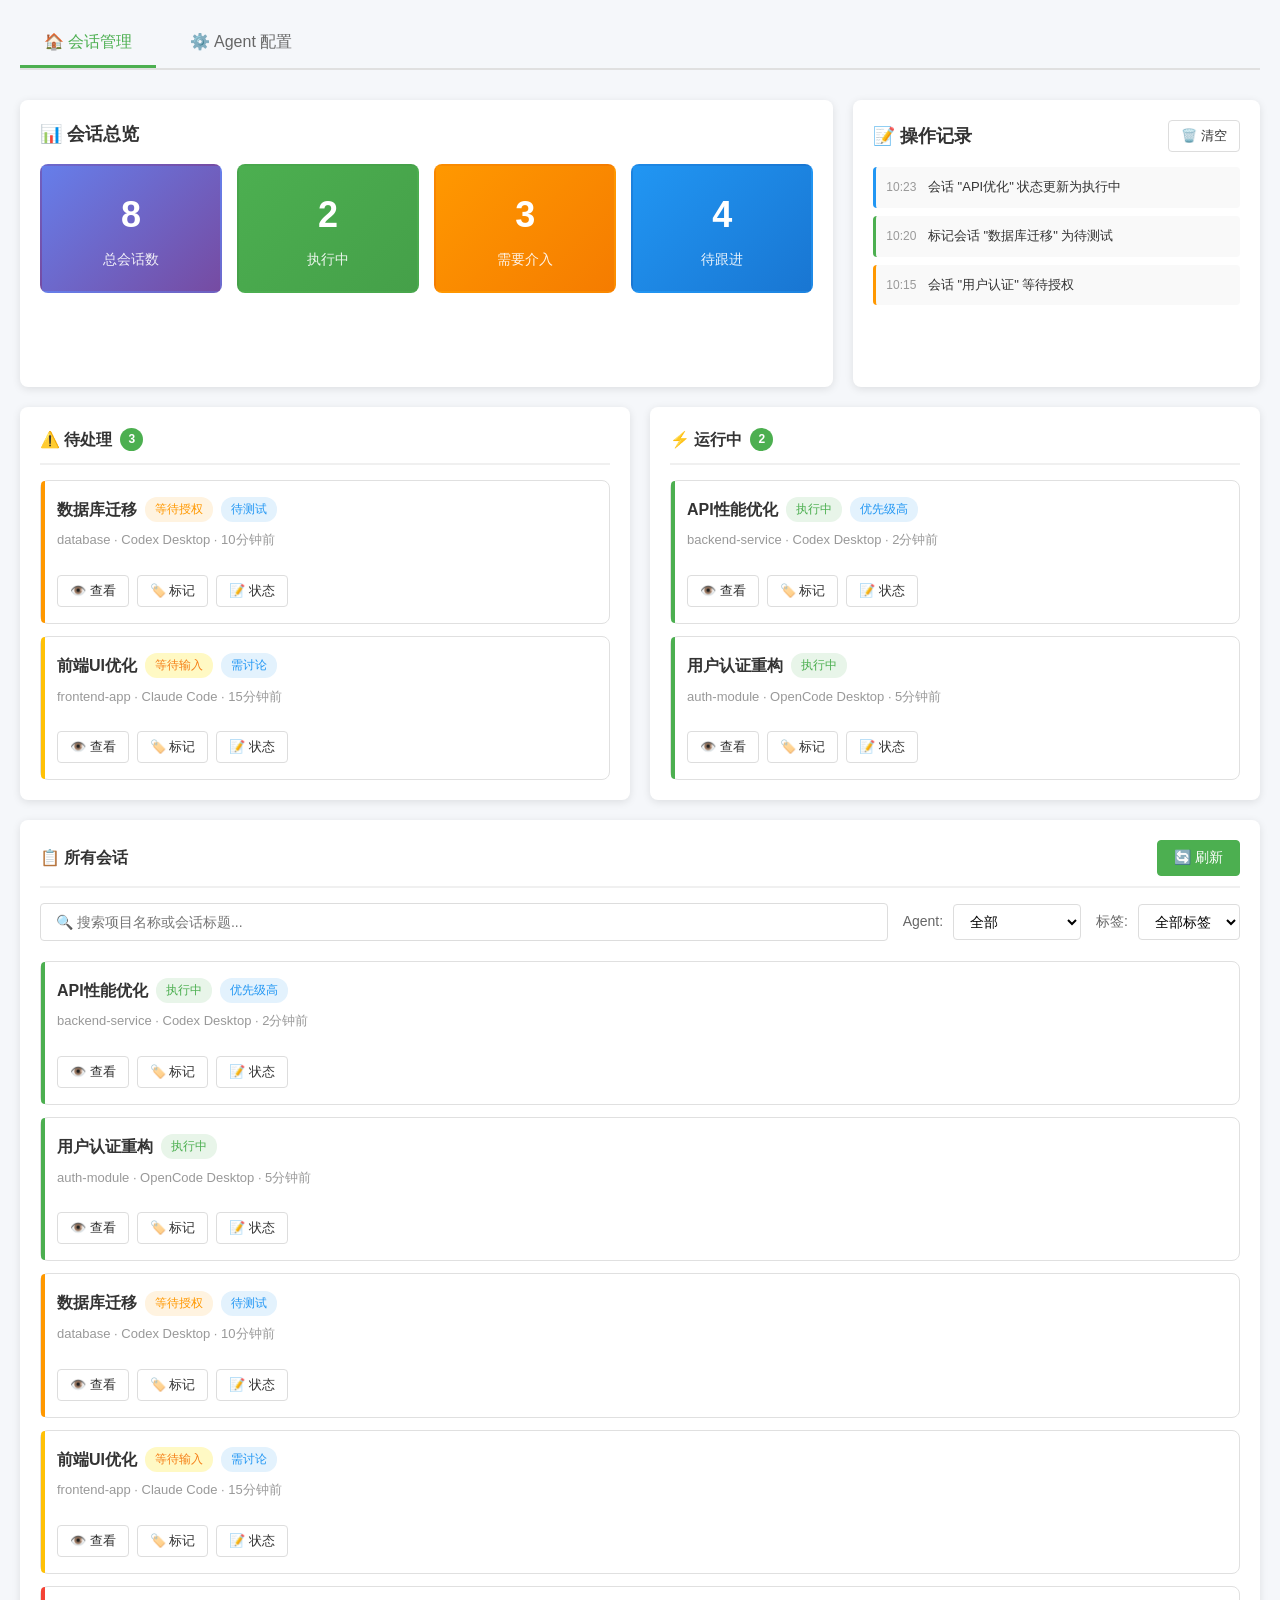
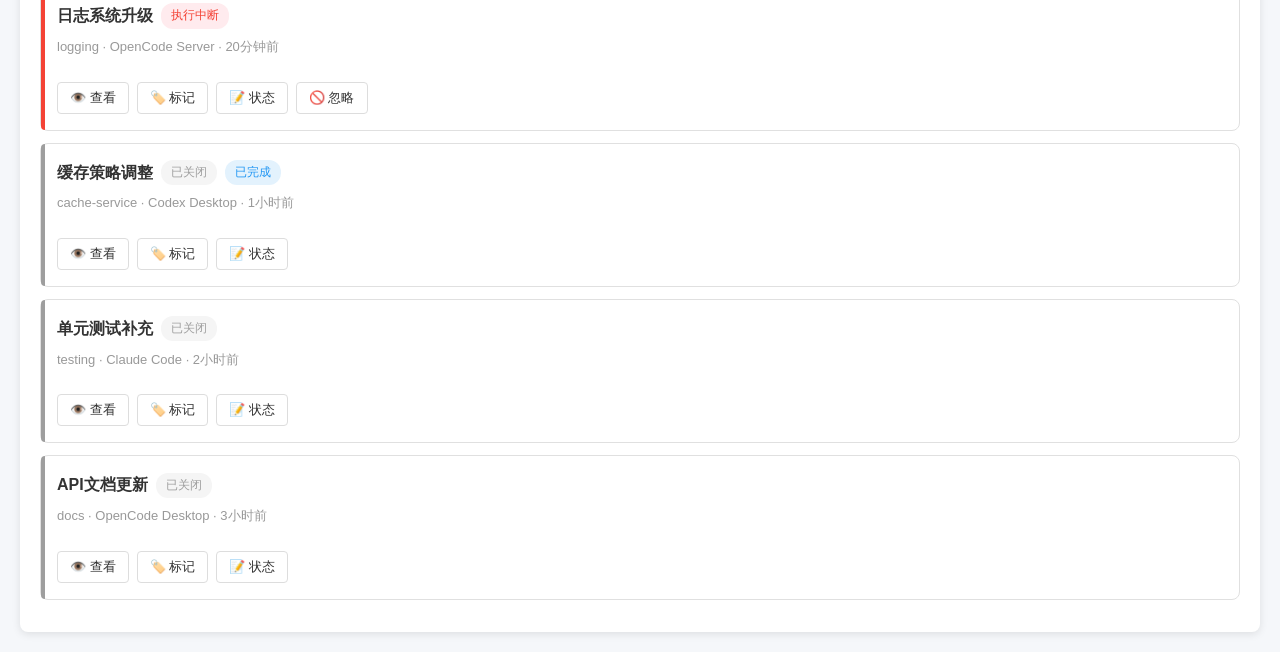
==== docs/prototypes/agenthub-prototype.html @ 8fc0a00a "优化原型设计与需求文档 主要更改： - 融合 Agent 配置和会话管理原型到单一 HTML 文件（标签页设计） - 重构会话管理页面布局：   * 顶部：数字大屏 + 操作记录面板（可一键清空）  " ====
<!DOCTYPE html>
<html lang="zh-CN">
<head>
    <meta charset="UTF-8">
    <meta name="viewport" content="width=device-width, initial-scale=1.0">
    <title>AgentHub - Agent 配置与会话管理</title>
    <style>
        * {
            margin: 0;
            padding: 0;
            box-sizing: border-box;
        }

        body {
            font-family: -apple-system, BlinkMacSystemFont, 'Segoe UI', 'Microsoft YaHei', sans-serif;
            background: #f5f7fa;
            color: #333;
            line-height: 1.6;
        }

        .container {
            max-width: 1400px;
            margin: 0 auto;
            padding: 20px;
        }

        /* 标签页导航 */
        .tabs {
            display: flex;
            gap: 10px;
            margin-bottom: 30px;
            border-bottom: 2px solid #e0e0e0;
        }

        .tab {
            padding: 12px 24px;
            background: none;
            border: none;
            border-bottom: 3px solid transparent;
            cursor: pointer;
            font-size: 16px;
            font-weight: 500;
            color: #666;
            transition: all 0.3s;
        }

        .tab:hover {
            color: #333;
        }

        .tab.active {
            color: #4CAF50;
            border-bottom-color: #4CAF50;
        }

        .tab-content {
            display: none;
        }

        .tab-content.active {
            display: block;
        }

        /* 通用按钮样式 - 统一所有按钮样式 */
        .btn {
            padding: 8px 16px;
            border: 1px solid #ddd;
            border-radius: 4px;
            cursor: pointer;
            font-size: 14px;
            transition: all 0.2s;
            background: white;
            color: #333;
        }

        .btn:hover {
            background: #f5f5f5;
            border-color: #999;
        }

        .btn-primary {
            background: #4CAF50;
            color: white;
            border-color: #4CAF50;
        }

        .btn-primary:hover {
            background: #45a049;
        }

        .btn-danger {
            background: #f44336;
            color: white;
            border-color: #f44336;
        }

        .btn-danger:hover {
            background: #da190b;
        }

        .btn-small {
            padding: 6px 12px;
            font-size: 13px;
        }

        /* 页面头部 */
        .page-header {
            display: flex;
            justify-content: space-between;
            align-items: center;
            margin-bottom: 20px;
        }

        .page-title {
            font-size: 24px;
            font-weight: 600;
        }

        /* ============ 会话管理样式 ============ */

        /* 顶部区域：数字大屏 + 消息记录 */
        .top-section {
            display: grid;
            grid-template-columns: 2fr 1fr;
            gap: 20px;
            margin-bottom: 20px;
        }

        /* 数字大屏 */
        .dashboard {
            background: white;
            padding: 20px;
            border-radius: 8px;
            box-shadow: 0 2px 8px rgba(0,0,0,0.1);
        }

        .dashboard-title {
            font-size: 18px;
            font-weight: 600;
            margin-bottom: 15px;
        }

        .stats-grid {
            display: grid;
            grid-template-columns: repeat(4, 1fr);
            gap: 15px;
        }

        .stat-card {
            padding: 20px;
            border-radius: 8px;
            text-align: center;
            cursor: pointer;
            transition: all 0.3s;
            border: 2px solid transparent;
        }

        .stat-card:hover {
            transform: translateY(-2px);
            box-shadow: 0 4px 12px rgba(0,0,0,0.15);
        }

        .stat-card.total {
            background: linear-gradient(135deg, #667eea 0%, #764ba2 100%);
            color: white;
        }

        .stat-card.executing {
            background: linear-gradient(135deg, #4CAF50 0%, #45a049 100%);
            color: white;
        }

        .stat-card.attention {
            background: linear-gradient(135deg, #ff9800 0%, #f57c00 100%);
            color: white;
        }

        .stat-card.followup {
            background: linear-gradient(135deg, #2196F3 0%, #1976D2 100%);
            color: white;
        }

        .stat-value {
            font-size: 36px;
            font-weight: bold;
            margin-bottom: 5px;
        }

        .stat-label {
            font-size: 14px;
            opacity: 0.9;
        }

        /* 消息记录 */
        .message-panel {
            background: white;
            padding: 20px;
            border-radius: 8px;
            box-shadow: 0 2px 8px rgba(0,0,0,0.1);
            display: flex;
            flex-direction: column;
        }

        .message-header {
            display: flex;
            justify-content: space-between;
            align-items: center;
            margin-bottom: 15px;
        }

        .message-title {
            font-size: 18px;
            font-weight: 600;
        }

        .message-list {
            flex: 1;
            overflow-y: auto;
            max-height: 200px;
            min-height: 200px;
        }

        .message-item {
            padding: 10px;
            margin-bottom: 8px;
            background: #f9f9f9;
            border-radius: 4px;
            border-left: 3px solid #4CAF50;
            font-size: 13px;
        }

        .message-item.info {
            border-left-color: #2196F3;
        }

        .message-item.warning {
            border-left-color: #ff9800;
        }

        .message-item.error {
            border-left-color: #f44336;
        }

        .message-time {
            color: #999;
            font-size: 12px;
            margin-right: 8px;
        }

        .message-content {
            color: #333;
        }

        /* 中部区域：待处理 + 运行中 */
        .middle-section {
            display: grid;
            grid-template-columns: 1fr 1fr;
            gap: 20px;
            margin-bottom: 20px;
        }

        .fixed-section {
            background: white;
            padding: 20px;
            border-radius: 8px;
            box-shadow: 0 2px 8px rgba(0,0,0,0.1);
        }

        .section-header {
            display: flex;
            justify-content: space-between;
            align-items: center;
            margin-bottom: 15px;
            padding-bottom: 10px;
            border-bottom: 2px solid #f0f0f0;
        }

        .section-title {
            font-size: 16px;
            font-weight: 600;
            display: flex;
            align-items: center;
            gap: 8px;
        }

        .section-count {
            background: #4CAF50;
            color: white;
            padding: 2px 8px;
            border-radius: 12px;
            font-size: 12px;
        }

        .fixed-list {
            max-height: 300px;
            overflow-y: auto;
        }

        /* 底部区域：所有会话 */
        .bottom-section {
            background: white;
            padding: 20px;
            border-radius: 8px;
            box-shadow: 0 2px 8px rgba(0,0,0,0.1);
        }

        /* 搜索和筛选 */
        .search-filter {
            display: flex;
            gap: 15px;
            margin-bottom: 20px;
            flex-wrap: wrap;
        }

        .search-box {
            flex: 1;
            min-width: 300px;
        }

        .search-box input {
            width: 100%;
            padding: 10px 15px;
            border: 1px solid #ddd;
            border-radius: 4px;
            font-size: 14px;
        }

        .filter-group {
            display: flex;
            gap: 10px;
            align-items: center;
        }

        .filter-group label {
            font-size: 14px;
            color: #666;
        }

        .filter-group select {
            padding: 8px 12px;
            border: 1px solid #ddd;
            border-radius: 4px;
            font-size: 14px;
            background: white;
        }

        /* 会话卡片 */
        .session-card {
            background: white;
            border: 1px solid #e0e0e0;
            border-radius: 8px;
            padding: 16px;
            margin-bottom: 12px;
            position: relative;
            transition: all 0.3s;
        }

        .session-card:hover {
            box-shadow: 0 4px 12px rgba(0,0,0,0.1);
            border-color: #4CAF50;
        }

        .session-card::before {
            content: '';
            position: absolute;
            left: 0;
            top: 0;
            bottom: 0;
            width: 4px;
            border-radius: 8px 0 0 8px;
        }

        .session-card.status-executing::before {
            background: #4CAF50;
        }

        .session-card.status-waiting-auth::before {
            background: #ff9800;
        }

        .session-card.status-waiting-input::before {
            background: #FFC107;
        }

        .session-card.status-interrupted::before {
            background: #f44336;
        }

        .session-card.status-closed::before {
            background: #9e9e9e;
        }

        .session-header {
            display: flex;
            justify-content: space-between;
            align-items: flex-start;
            margin-bottom: 12px;
        }

        .session-title {
            font-size: 16px;
            font-weight: 600;
            color: #333;
            margin-bottom: 8px;
            display: flex;
            align-items: center;
            gap: 8px;
            flex-wrap: wrap;
        }

        .session-meta {
            font-size: 13px;
            color: #999;
            display: flex;
            align-items: center;
            gap: 8px;
            margin-bottom: 12px;
        }

        .session-actions {
            display: flex;
            gap: 8px;
            margin-top: 12px;
        }

        /* 徽章 */
        .badge {
            padding: 3px 10px;
            border-radius: 12px;
            font-size: 12px;
            font-weight: 500;
        }

        .badge-executing {
            background: #e8f5e9;
            color: #4CAF50;
        }

        .badge-waiting-auth {
            background: #fff3e0;
            color: #ff9800;
        }

        .badge-waiting-input {
            background: #fff9c4;
            color: #F57F17;
        }

        .badge-interrupted {
            background: #ffebee;
            color: #f44336;
        }

        .badge-closed {
            background: #f5f5f5;
            color: #9e9e9e;
        }

        .badge-tag {
            background: #e3f2fd;
            color: #2196F3;
        }

        /* 空状态 */
        .empty-state {
            text-align: center;
            padding: 40px 20px;
            color: #999;
        }

        .empty-state-icon {
            font-size: 48px;
            margin-bottom: 10px;
        }

        /* ============ Agent 配置样式 ============ */

        .agent-grid {
            display: grid;
            grid-template-columns: repeat(auto-fill, minmax(350px, 1fr));
            gap: 20px;
        }

        .agent-card {
            background: white;
            border: 1px solid #e0e0e0;
            border-radius: 8px;
            padding: 20px;
            transition: all 0.3s;
            position: relative;
        }

        .agent-card:hover {
            box-shadow: 0 4px 12px rgba(0,0,0,0.1);
            border-color: #4CAF50;
        }

        .agent-card::before {
            content: '';
            position: absolute;
            left: 0;
            top: 0;
            bottom: 0;
            width: 4px;
            border-radius: 8px 0 0 8px;
        }

        .agent-card.status-configured::before {
            background: #4CAF50;
        }

        .agent-card.status-detected::before {
            background: #4CAF50;
        }

        .agent-card.status-partial::before {
            background: #ff9800;
        }

        .agent-card.status-needs-config::before {
            background: #2196F3;
        }

        .agent-card.status-not-found::before {
            background: #9e9e9e;
        }

        .agent-header {
            display: flex;
            align-items: center;
            gap: 15px;
            margin-bottom: 15px;
        }

        .agent-icon {
            font-size: 36px;
        }

        .agent-info {
            flex: 1;
        }

        .agent-name {
            font-size: 18px;
            font-weight: 600;
            color: #333;
            margin-bottom: 4px;
        }

        .agent-type {
            font-size: 13px;
            color: #999;
        }

        .agent-status {
            padding: 10px;
            background: #f9f9f9;
            border-radius: 4px;
            font-size: 13px;
            color: #666;
            margin-bottom: 15px;
        }

        .agent-actions {
            display: flex;
            gap: 8px;
        }

        /* 模态框 */
        .modal {
            display: none;
            position: fixed;
            top: 0;
            left: 0;
            right: 0;
            bottom: 0;
            background: rgba(0,0,0,0.5);
            z-index: 1000;
            align-items: center;
            justify-content: center;
        }

        .modal.active {
            display: flex;
        }

        .modal-content {
            background: white;
            padding: 30px;
            border-radius: 8px;
            max-width: 500px;
            width: 90%;
            max-height: 80vh;
            overflow-y: auto;
        }

        .modal-header {
            font-size: 20px;
            font-weight: 600;
            margin-bottom: 20px;
        }

        .form-group {
            margin-bottom: 20px;
        }

        .form-group label {
            display: block;
            margin-bottom: 8px;
            font-size: 14px;
            font-weight: 500;
            color: #333;
        }

        .form-group input,
        .form-group textarea,
        .form-group select {
            width: 100%;
            padding: 10px;
            border: 1px solid #ddd;
            border-radius: 4px;
            font-size: 14px;
        }

        .form-group textarea {
            min-height: 80px;
            resize: vertical;
        }

        .tag-selection {
            display: flex;
            flex-wrap: wrap;
            gap: 8px;
            margin-top: 10px;
        }

        .tag-chip {
            padding: 6px 12px;
            background: #f0f0f0;
            border: 1px solid #ddd;
            border-radius: 16px;
            font-size: 13px;
            cursor: pointer;
            transition: all 0.2s;
        }

        .tag-chip:hover {
            background: #e0e0e0;
        }

        .tag-chip.selected {
            background: #e3f2fd;
            border-color: #2196F3;
            color: #2196F3;
        }

        .modal-actions {
            display: flex;
            gap: 10px;
            justify-content: flex-end;
            margin-top: 20px;
        }

        /* Toast 通知 */
        .toast {
            position: fixed;
            bottom: 20px;
            right: 20px;
            background: #333;
            color: white;
            padding: 15px 20px;
            border-radius: 4px;
            box-shadow: 0 4px 12px rgba(0,0,0,0.3);
            z-index: 2000;
            animation: slideIn 0.3s ease;
        }

        @keyframes slideIn {
            from {
                transform: translateX(400px);
                opacity: 0;
            }
            to {
                transform: translateX(0);
                opacity: 1;
            }
        }

        .toast.success {
            background: #4CAF50;
        }

        .toast.error {
            background: #f44336;
        }

        .toast.warning {
            background: #ff9800;
        }
    </style>
</head>
<body>
    <div class="container">
        <!-- 标签页导航 -->
        <div class="tabs">
            <button class="tab active" onclick="switchTab('sessions')">🏠 会话管理</button>
            <button class="tab" onclick="switchTab('agents')">⚙️ Agent 配置</button>
        </div>

        <!-- 会话管理内容 -->
        <div id="sessions-content" class="tab-content active">
            <!-- 顶部区域：数字大屏 + 消息记录 -->
            <div class="top-section">
                <!-- 数字大屏 -->
                <div class="dashboard">
                    <div class="dashboard-title">📊 会话总览</div>
                    <div class="stats-grid">
                        <div class="stat-card total" onclick="filterByDashboard('all')">
                            <div class="stat-value" id="stat-total">8</div>
                            <div class="stat-label">总会话数</div>
                        </div>
                        <div class="stat-card executing" onclick="filterByDashboard('executing')">
                            <div class="stat-value" id="stat-executing">2</div>
                            <div class="stat-label">执行中</div>
                        </div>
                        <div class="stat-card attention" onclick="filterByDashboard('attention')">
                            <div class="stat-value" id="stat-attention">3</div>
                            <div class="stat-label">需要介入</div>
                        </div>
                        <div class="stat-card followup" onclick="filterByDashboard('followup')">
                            <div class="stat-value" id="stat-followup">2</div>
                            <div class="stat-label">待跟进</div>
                        </div>
                    </div>
                </div>

                <!-- 消息记录 -->
                <div class="message-panel">
                    <div class="message-header">
                        <div class="message-title">📝 操作记录</div>
                        <button class="btn btn-small" onclick="clearMessages()">🗑️ 清空</button>
                    </div>
                    <div class="message-list" id="message-list">
                        <div class="message-item info">
                            <span class="message-time">10:23</span>
                            <span class="message-content">会话 "API优化" 状态更新为执行中</span>
                        </div>
                        <div class="message-item">
                            <span class="message-time">10:20</span>
                            <span class="message-content">标记会话 "数据库迁移" 为待测试</span>
                        </div>
                        <div class="message-item warning">
                            <span class="message-time">10:15</span>
                            <span class="message-content">会话 "用户认证" 等待授权</span>
                        </div>
                    </div>
                </div>
            </div>

            <!-- 中部区域：待处理 + 运行中 -->
            <div class="middle-section">
                <!-- 待处理会话 -->
                <div class="fixed-section">
                    <div class="section-header">
                        <div class="section-title">
                            ⚠️ 待处理
                            <span class="section-count" id="attention-count">3</span>
                        </div>
                    </div>
                    <div class="fixed-list" id="attention-list"></div>
                </div>

                <!-- 运行中会话 -->
                <div class="fixed-section">
                    <div class="section-header">
                        <div class="section-title">
                            ⚡ 运行中
                            <span class="section-count" id="executing-count">2</span>
                        </div>
                    </div>
                    <div class="fixed-list" id="executing-list"></div>
                </div>
            </div>

            <!-- 底部区域：所有会话 -->
            <div class="bottom-section">
                <div class="section-header">
                    <div class="section-title">📋 所有会话</div>
                    <button class="btn btn-primary" onclick="refreshSessions()">🔄 刷新</button>
                </div>

                <!-- 搜索和筛选 -->
                <div class="search-filter">
                    <div class="search-box">
                        <input type="text" id="search-input" placeholder="🔍 搜索项目名称或会话标题..." oninput="filterSessions()">
                    </div>
                    <div class="filter-group">
                        <label>Agent:</label>
                        <select id="agent-filter" onchange="filterSessions()">
                            <option value="all">全部</option>
                            <option value="codex">Codex</option>
                            <option value="opencode">OpenCode</option>
                            <option value="claude">Claude Code</option>
                        </select>
                    </div>
                    <div class="filter-group">
                        <label>标签:</label>
                        <select id="tag-filter" onchange="filterSessions()">
                            <option value="all">全部标签</option>
                            <option value="待测试">待测试</option>
                            <option value="需讨论">需讨论</option>
                            <option value="优先级高">优先级高</option>
                        </select>
                    </div>
                </div>

                <!-- 会话列表 -->
                <div id="all-sessions-list"></div>
            </div>
        </div>

        <!-- Agent 配置内容 -->
        <div id="agents-content" class="tab-content">
            <div class="page-header">
                <div class="page-title">⚙️ Agent 配置</div>
                <button class="btn btn-primary" onclick="showAddAgentModal()">➕ 手动添加</button>
            </div>

            <div class="agent-grid" id="agent-grid"></div>
        </div>

        <!-- 标记模态框 -->
        <div class="modal" id="mark-modal">
            <div class="modal-content">
                <div class="modal-header">🏷️ 标记会话</div>
                <div class="form-group">
                    <label>选择标签</label>
                    <div class="tag-selection" id="tag-selection"></div>
                </div>
                <div class="form-group">
                    <label>自定义标签</label>
                    <input type="text" id="custom-tag" placeholder="输入新标签，回车添加" onkeypress="handleTagInput(event)">
                </div>
                <div class="form-group">
                    <label>备注</label>
                    <textarea id="mark-note" placeholder="添加备注信息..."></textarea>
                </div>
                <div class="form-group">
                    <label>提醒时间</label>
                    <select id="remind-time">
                        <option value="">不设置提醒</option>
                        <option value="1h">1小时后</option>
                        <option value="3h">3小时后</option>
                        <option value="tomorrow">明天上午9:00</option>
                        <option value="nextweek">下周一上午9:00</option>
                    </select>
                </div>
                <div class="modal-actions">
                    <button class="btn" onclick="closeModal('mark-modal')">取消</button>
                    <button class="btn btn-primary" onclick="saveMark()">保存</button>
                </div>
            </div>
        </div>

        <!-- 状态编辑模态框 -->
        <div class="modal" id="status-modal">
            <div class="modal-content">
                <div class="modal-header">📝 编辑状态</div>
                <div class="form-group">
                    <label>会话状态</label>
                    <select id="status-select">
                        <option value="executing">执行中</option>
                        <option value="waiting-auth">等待授权</option>
                        <option value="waiting-input">等待输入</option>
                        <option value="interrupted">执行中断</option>
                        <option value="closed">已关闭</option>
                    </select>
                </div>
                <div class="modal-actions">
                    <button class="btn" onclick="closeModal('status-modal')">取消</button>
                    <button class="btn btn-primary" onclick="saveStatus()">保存</button>
                </div>
            </div>
        </div>

        <!-- 忽略模态框 -->
        <div class="modal" id="ignore-modal">
            <div class="modal-content">
                <div class="modal-header">🚫 忽略会话</div>
                <div class="form-group">
                    <label>忽略原因</label>
                    <textarea id="ignore-reason" placeholder="说明忽略的原因..."></textarea>
                </div>
                <div class="modal-actions">
                    <button class="btn" onclick="closeModal('ignore-modal')">取消</button>
                    <button class="btn btn-danger" onclick="saveIgnore()">确认忽略</button>
                </div>
            </div>
        </div>

        <!-- Agent 编辑模态框 -->
        <div class="modal" id="agent-modal">
            <div class="modal-content">
                <div class="modal-header" id="agent-modal-title">编辑 Agent</div>
                <div class="form-group">
                    <label>配置名称</label>
                    <input type="text" id="agent-name" placeholder="输入配置名称">
                </div>
                <div class="form-group">
                    <label>Agent 类型</label>
                    <select id="agent-type-select">
                        <option value="codex">Codex</option>
                        <option value="opencode">OpenCode</option>
                        <option value="claude">Claude Code</option>
                    </select>
                </div>
                <div class="form-group">
                    <label>数据目录</label>
                    <input type="text" id="agent-path" placeholder="输入数据目录路径">
                </div>
                <div class="modal-actions">
                    <button class="btn" onclick="closeModal('agent-modal')">取消</button>
                    <button class="btn btn-primary" onclick="saveAgent()">保存</button>
                </div>
            </div>
        </div>
    </div>

    <script>
        // ============ 标签页切换 ============
        function switchTab(tabName) {
            // 更新标签按钮
            document.querySelectorAll('.tab').forEach(tab => tab.classList.remove('active'));
            event.target.classList.add('active');

            // 更新内容区域
            document.querySelectorAll('.tab-content').forEach(content => content.classList.remove('active'));
            document.getElementById(tabName + '-content').classList.add('active');
        }

        // ============ 会话管理数据 ============
        const sessions = [
            {id: 1, title: 'API性能优化', project: 'backend-service', agent: 'codex', agentName: 'Codex Desktop', status: 'executing', tags: ['优先级高'], updateTime: '2分钟前'},
            {id: 2, title: '用户认证重构', project: 'auth-module', agent: 'opencode', agentName: 'OpenCode Desktop', status: 'executing', tags: [], updateTime: '5分钟前'},
            {id: 3, title: '数据库迁移', project: 'database', agent: 'codex', agentName: 'Codex Desktop', status: 'waiting-auth', tags: ['待测试'], updateTime: '10分钟前'},
            {id: 4, title: '前端UI优化', project: 'frontend-app', agent: 'claude', agentName: 'Claude Code', status: 'waiting-input', tags: ['需讨论'], updateTime: '15分钟前'},
            {id: 5, title: '日志系统升级', project: 'logging', agent: 'opencode', agentName: 'OpenCode Server', status: 'interrupted', tags: [], updateTime: '20分钟前'},
            {id: 6, title: '缓存策略调整', project: 'cache-service', agent: 'codex', agentName: 'Codex Desktop', status: 'closed', tags: ['已完成'], updateTime: '1小时前'},
            {id: 7, title: '单元测试补充', project: 'testing', agent: 'claude', agentName: 'Claude Code', status: 'closed', tags: [], updateTime: '2小时前'},
            {id: 8, title: 'API文档更新', project: 'docs', agent: 'opencode', agentName: 'OpenCode Desktop', status: 'closed', tags: [], updateTime: '3小时前'}
        ];

        const allTags = ['待测试', '需讨论', '优先级高', '性能优化', '代码审查', '部署准备'];
        let selectedTags = [];
        let currentSessionId = null;
        let messages = [
            {time: '10:23', content: '会话 "API优化" 状态更新为执行中', type: 'info'},
            {time: '10:20', content: '标记会话 "数据库迁移" 为待测试', type: 'success'},
            {time: '10:15', content: '会话 "用户认证" 等待授权', type: 'warning'}
        ];

        // ============ 会话管理功能 ============
        function renderSessions() {
            renderSessionList('attention-list', sessions.filter(s => ['waiting-auth', 'waiting-input', 'interrupted'].includes(s.status)));
            renderSessionList('executing-list', sessions.filter(s => s.status === 'executing'));
            renderSessionList('all-sessions-list', sessions);
            updateStats();
        }

        function renderSessionList(containerId, sessionList) {
            const container = document.getElementById(containerId);
            if (sessionList.length === 0) {
                container.innerHTML = '<div class="empty-state"><div class="empty-state-icon">📭</div><div>暂无会话</div></div>';
                return;
            }

            container.innerHTML = sessionList.map(s => {
                const statusText = {
                    'executing': '执行中',
                    'waiting-auth': '等待授权',
                    'waiting-input': '等待输入',
                    'interrupted': '执行中断',
                    'closed': '已关闭'
                }[s.status];

                const tagBadges = s.tags.map(tag => `<span class="badge badge-tag">${tag}</span>`).join('');
                const ignoreBtn = s.status === 'interrupted' ? `<button class="btn btn-small" onclick="showIgnoreModal(${s.id})">🚫 忽略</button>` : '';

                return `
                    <div class="session-card status-${s.status}">
                        <div class="session-header">
                            <div>
                                <div class="session-title">
                                    ${s.title}
                                    <span class="badge badge-${s.status}">${statusText}</span>
                                    ${tagBadges}
                                </div>
                                <div class="session-meta">
                                    ${s.project} · ${s.agentName} · ${s.updateTime}
                                </div>
                            </div>
                        </div>
                        <div class="session-actions">
                            <button class="btn btn-small" onclick="openSession(${s.id})">👁️ 查看</button>
                            <button class="btn btn-small" onclick="showMarkModal(${s.id})">🏷️ 标记</button>
                            <button class="btn btn-small" onclick="showStatusModal(${s.id})">📝 状态</button>
                            ${ignoreBtn}
                        </div>
                    </div>
                `;
            }).join('');
        }

        function updateStats() {
            document.getElementById('stat-total').textContent = sessions.length;
            document.getElementById('stat-executing').textContent = sessions.filter(s => s.status === 'executing').length;
            document.getElementById('stat-attention').textContent = sessions.filter(s => ['waiting-auth', 'waiting-input', 'interrupted'].includes(s.status)).length;
            document.getElementById('stat-followup').textContent = sessions.filter(s => s.tags.length > 0).length;

            document.getElementById('attention-count').textContent = sessions.filter(s => ['waiting-auth', 'waiting-input', 'interrupted'].includes(s.status)).length;
            document.getElementById('executing-count').textContent = sessions.filter(s => s.status === 'executing').length;
        }

        function filterByDashboard(type) {
            const searchInput = document.getElementById('search-input');
            const agentFilter = document.getElementById('agent-filter');
            const tagFilter = document.getElementById('tag-filter');

            // 重置所有筛选
            searchInput.value = '';
            agentFilter.value = 'all';
            tagFilter.value = 'all';

            let filtered = sessions;
            if (type === 'executing') {
                filtered = sessions.filter(s => s.status === 'executing');
            } else if (type === 'attention') {
                filtered = sessions.filter(s => ['waiting-auth', 'waiting-input', 'interrupted'].includes(s.status));
            } else if (type === 'followup') {
                filtered = sessions.filter(s => s.tags.length > 0);
            }

            renderSessionList('all-sessions-list', filtered);
            addMessage(`筛选显示 ${filtered.length} 个会话`, 'info');
        }

        function filterSessions() {
            const searchText = document.getElementById('search-input').value.toLowerCase();
            const agentFilter = document.getElementById('agent-filter').value;
            const tagFilter = document.getElementById('tag-filter').value;

            let filtered = sessions.filter(s => {
                const matchSearch = searchText === '' || s.title.toLowerCase().includes(searchText) || s.project.toLowerCase().includes(searchText);
                const matchAgent = agentFilter === 'all' || s.agent === agentFilter;
                const matchTag = tagFilter === 'all' || s.tags.includes(tagFilter);
                return matchSearch && matchAgent && matchTag;
            });

            renderSessionList('all-sessions-list', filtered);
        }

        function refreshSessions() {
            addMessage('刷新会话列表...', 'info');
            setTimeout(() => {
                renderSessions();
                addMessage('会话列表已更新', 'success');
            }, 500);
        }

        // ============ 操作记录功能 ============
        function addMessage(content, type = 'success') {
            const now = new Date();
            const time = `${now.getHours().toString().padStart(2, '0')}:${now.getMinutes().toString().padStart(2, '0')}`;
            messages.unshift({time, content, type});
            if (messages.length > 20) messages.pop();
            renderMessages();
        }

        function renderMessages() {
            const container = document.getElementById('message-list');
            container.innerHTML = messages.map(m =>
                `<div class="message-item ${m.type}">
                    <span class="message-time">${m.time}</span>
                    <span class="message-content">${m.content}</span>
                </div>`
            ).join('');
        }

        function clearMessages() {
            if (confirm('确定要清空所有操作记录吗？')) {
                messages = [];
                renderMessages();
                showToast('操作记录已清空', 'success');
            }
        }

        // ============ 会话操作 ============
        function openSession(id) {
            const session = sessions.find(s => s.id === id);
            addMessage(`打开会话 "${session.title}"`, 'info');
            showToast(`正在打开会话 "${session.title}"...`, 'success');
        }

        function showMarkModal(id) {
            currentSessionId = id;
            const session = sessions.find(s => s.id === id);
            selectedTags = [...session.tags];

            const tagSelection = document.getElementById('tag-selection');
            tagSelection.innerHTML = allTags.map(tag =>
                `<div class="tag-chip ${selectedTags.includes(tag) ? 'selected' : ''}" onclick="toggleTag('${tag}')">${tag}</div>`
            ).join('');

            document.getElementById('custom-tag').value = '';
            document.getElementById('mark-note').value = '';
            document.getElementById('remind-time').value = '';

            openModal('mark-modal');
        }

        function toggleTag(tag) {
            const idx = selectedTags.indexOf(tag);
            if (idx > -1) {
                selectedTags.splice(idx, 1);
            } else {
                if (selectedTags.length >= 5) {
                    showToast('最多只能选择5个标签', 'warning');
                    return;
                }
                selectedTags.push(tag);
            }

            const tagSelection = document.getElementById('tag-selection');
            tagSelection.innerHTML = allTags.map(tag =>
                `<div class="tag-chip ${selectedTags.includes(tag) ? 'selected' : ''}" onclick="toggleTag('${tag}')">${tag}</div>`
            ).join('');
        }

        function handleTagInput(event) {
            if (event.key === 'Enter') {
                const input = event.target;
                const newTag = input.value.trim();

                if (newTag && newTag.length <= 20) {
                    if (!allTags.includes(newTag)) {
                        allTags.push(newTag);
                    }
                    if (!selectedTags.includes(newTag)) {
                        if (selectedTags.length >= 5) {
                            showToast('最多只能选择5个标签', 'warning');
                            return;
                        }
                        selectedTags.push(newTag);
                    }

                    const tagSelection = document.getElementById('tag-selection');
                    tagSelection.innerHTML = allTags.map(tag =>
                        `<div class="tag-chip ${selectedTags.includes(tag) ? 'selected' : ''}" onclick="toggleTag('${tag}')">${tag}</div>`
                    ).join('');

                    input.value = '';
                }
            }
        }

        function saveMark() {
            const session = sessions.find(s => s.id === currentSessionId);
            session.tags = [...selectedTags];

            closeModal('mark-modal');
            renderSessions();
            addMessage(`标记会话 "${session.title}": ${selectedTags.join(', ')}`, 'success');
            showToast('标记已保存', 'success');
        }

        function showStatusModal(id) {
            currentSessionId = id;
            const session = sessions.find(s => s.id === id);
            document.getElementById('status-select').value = session.status;
            openModal('status-modal');
        }

        function saveStatus() {
            const session = sessions.find(s => s.id === currentSessionId);
            const newStatus = document.getElementById('status-select').value;
            const oldStatus = session.status;
            session.status = newStatus;

            closeModal('status-modal');
            renderSessions();

            const statusText = {
                'executing': '执行中',
                'waiting-auth': '等待授权',
                'waiting-input': '等待输入',
                'interrupted': '执行中断',
                'closed': '已关闭'
            };

            addMessage(`会话 "${session.title}" 状态从 ${statusText[oldStatus]} 更新为 ${statusText[newStatus]}`, 'info');
            showToast('状态已更新', 'success');
        }

        function showIgnoreModal(id) {
            currentSessionId = id;
            document.getElementById('ignore-reason').value = '';
            openModal('ignore-modal');
        }

        function saveIgnore() {
            const session = sessions.find(s => s.id === currentSessionId);
            const reason = document.getElementById('ignore-reason').value;

            session.status = 'closed';
            session.tags.push('已忽略');

            closeModal('ignore-modal');
            renderSessions();
            addMessage(`忽略会话 "${session.title}"${reason ? ': ' + reason : ''}`, 'warning');
            showToast('会话已标记为忽略', 'success');
        }

        // ============ Agent 配置数据 ============
        const agents = [
            {id: 'codex', name: 'Codex Desktop', type: 'Desktop 版本', icon: '📟', status: 'configured', statusText: '已配置并验证通过 · 连接成功，发现 5 个会话', hidden: false},
            {id: 'opencode-desktop', name: 'OpenCode Desktop', type: 'Desktop 版本', icon: '💻', status: 'detected', statusText: '已探测到 · 发现: opencode.db (2 个会话)', hidden: false},
            {id: 'claude-code', name: 'Claude Code Desktop', type: 'Desktop 版本', icon: '🤖', status: 'configured', statusText: '已配置并验证通过 · 连接成功，发现 3 个会话', hidden: false},
            {id: 'opencode-server', name: 'OpenCode Server', type: 'Server 版本', icon: '🖥️', status: 'needs-config', statusText: '需要配置 · 请设置服务器地址和认证信息', hidden: false},
            {id: 'hermes', name: 'Hermes', type: 'Desktop 版本', icon: '⚡', status: 'not-found', statusText: '未找到 · 标准路径下未发现安装', hidden: false}
        ];

        // ============ Agent 配置功能 ============
        function renderAgents() {
            const container = document.getElementById('agent-grid');
            const visibleAgents = agents.filter(a => !a.hidden);

            container.innerHTML = visibleAgents.map(a => `
                <div class="agent-card status-${a.status}">
                    <div class="agent-header">
                        <div class="agent-icon">${a.icon}</div>
                        <div class="agent-info">
                            <div class="agent-name">${a.name}</div>
                            <div class="agent-type">${a.type}</div>
                        </div>
                    </div>
                    <div class="agent-status">${a.statusText}</div>
                    <div class="agent-actions">
                        <button class="btn btn-small" onclick="editProfile('${a.id}')">✏️ 编辑</button>
                        <button class="btn btn-small" onclick="testConnection('${a.id}')">🔄 测试</button>
                        <button class="btn btn-small" onclick="toggleHideAgent('${a.id}')">${a.hidden ? '👁️ 显示' : '🙈 隐藏'}</button>
                    </div>
                </div>
            `).join('');
        }

        function editProfile(id) {
            const agent = agents.find(a => a.id === id);
            document.getElementById('agent-modal-title').textContent = `编辑 ${agent.name}`;
            document.getElementById('agent-name').value = agent.name;
            openModal('agent-modal');
            showToast(`编辑 ${agent.name}`, 'info');
        }

        function testConnection(id) {
            const agent = agents.find(a => a.id === id);
            showToast(`正在测试 ${agent.name} 连接...`, 'info');
            setTimeout(() => {
                showToast(`${agent.name} 连接测试成功`, 'success');
            }, 1500);
        }

        function toggleHideAgent(id) {
            const agent = agents.find(a => a.id === id);
            agent.hidden = !agent.hidden;
            renderAgents();
            showToast(`${agent.name} 已${agent.hidden ? '隐藏' : '显示'}`, 'success');
        }

        function showAddAgentModal() {
            document.getElementById('agent-modal-title').textContent = '添加 Agent';
            document.getElementById('agent-name').value = '';
            openModal('agent-modal');
        }

        function saveAgent() {
            const name = document.getElementById('agent-name').value;
            closeModal('agent-modal');
            showToast(`Agent "${name}" 已保存`, 'success');
        }

        // ============ 模态框功能 ============
        function openModal(id) {
            document.getElementById(id).classList.add('active');
        }

        function closeModal(id) {
            document.getElementById(id).classList.remove('active');
        }

        // 点击模态框外部关闭
        document.addEventListener('click', (e) => {
            if (e.target.classList.contains('modal')) {
                e.target.classList.remove('active');
            }
        });

        // ============ Toast 通知 ============
        function showToast(message, type = 'success') {
            const toast = document.createElement('div');
            toast.className = `toast ${type}`;
            toast.textContent = message;
            document.body.appendChild(toast);

            setTimeout(() => {
                toast.remove();
            }, 3000);
        }

        // ============ 初始化 ============
        document.addEventListener('DOMContentLoaded', () => {
            renderSessions();
            renderMessages();
            renderAgents();
        });
    </script>
</body>
</html>
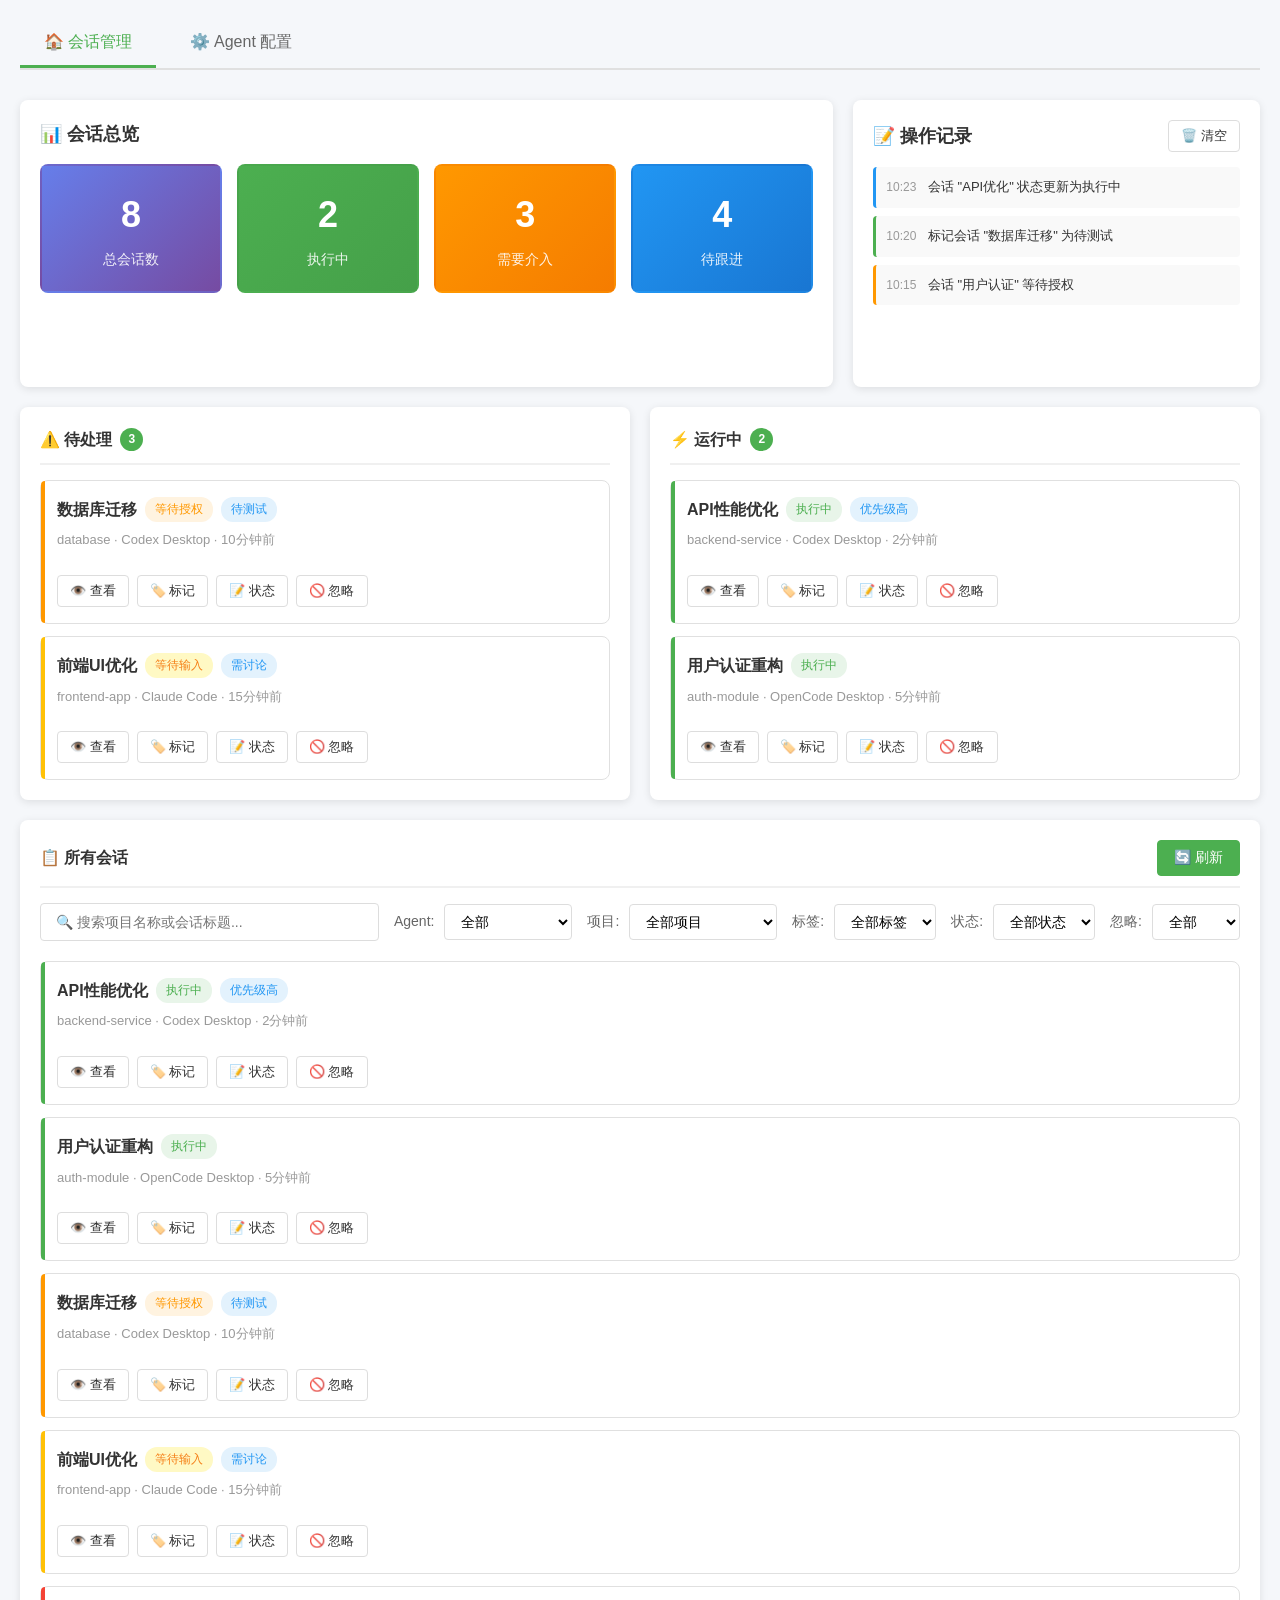
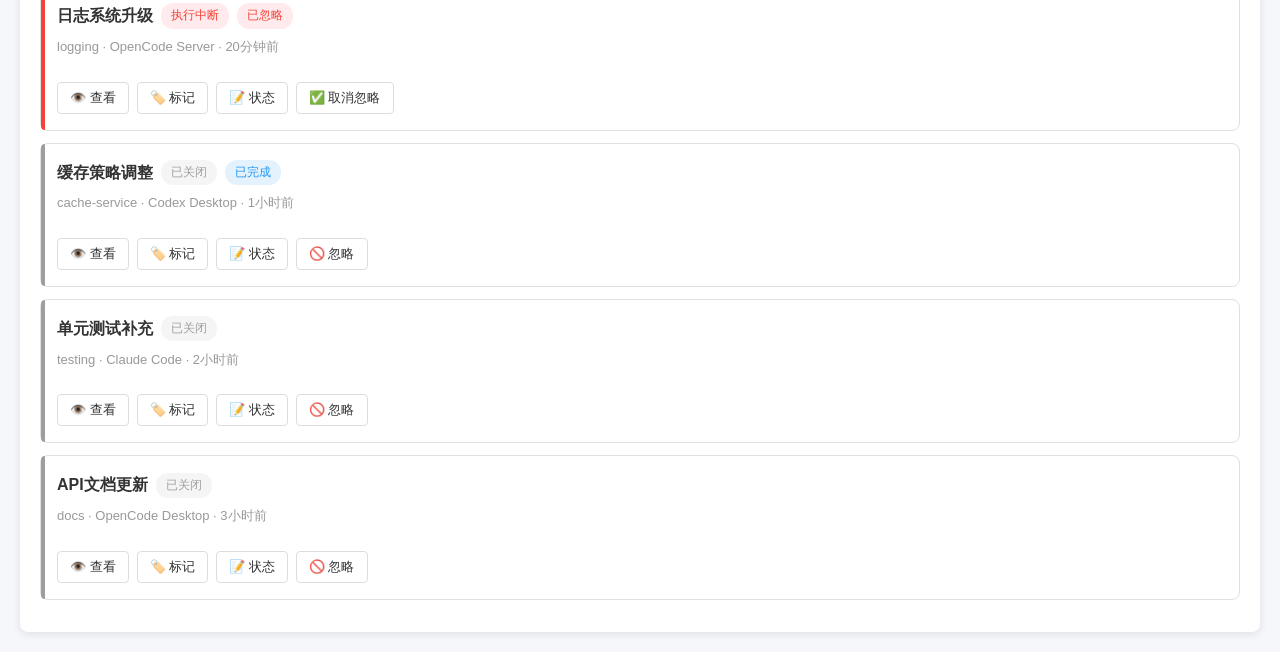
==== commit 5315d934: "完善会话管理功能 主要更新： - 所有会话统一显示四个操作按钮（查看、标记、状态、忽略） - 忽略功能优化：   * 所有会话都可以忽略，不限于中断状态   * 已忽略会话显示取消忽略按钮，支持取消操" ====
--- a/docs/prototypes/agenthub-prototype.html
+++ b/docs/prototypes/agenthub-prototype.html
@@ -804,12 +804,37 @@
                         </select>
                     </div>
                     <div class="filter-group">
+                        <label>项目:</label>
+                        <select id="project-filter" onchange="filterSessions()">
+                            <option value="all">全部项目</option>
+                        </select>
+                    </div>
+                    <div class="filter-group">
                         <label>标签:</label>
                         <select id="tag-filter" onchange="filterSessions()">
                             <option value="all">全部标签</option>
                             <option value="待测试">待测试</option>
                             <option value="需讨论">需讨论</option>
                             <option value="优先级高">优先级高</option>
+                        </select>
+                    </div>
+                    <div class="filter-group">
+                        <label>状态:</label>
+                        <select id="status-filter" onchange="filterSessions()">
+                            <option value="all">全部状态</option>
+                            <option value="executing">执行中</option>
+                            <option value="waiting-auth">等待授权</option>
+                            <option value="waiting-input">等待输入</option>
+                            <option value="interrupted">执行中断</option>
+                            <option value="closed">已关闭</option>
+                        </select>
+                    </div>
+                    <div class="filter-group">
+                        <label>忽略:</label>
+                        <select id="ignored-filter" onchange="filterSessions()">
+                            <option value="all">全部</option>
+                            <option value="not-ignored">未忽略</option>
+                            <option value="ignored">已忽略</option>
                         </select>
                     </div>
                 </div>
@@ -940,14 +965,14 @@
 
         // ============ 会话管理数据 ============
         const sessions = [
-            {id: 1, title: 'API性能优化', project: 'backend-service', agent: 'codex', agentName: 'Codex Desktop', status: 'executing', tags: ['优先级高'], updateTime: '2分钟前'},
-            {id: 2, title: '用户认证重构', project: 'auth-module', agent: 'opencode', agentName: 'OpenCode Desktop', status: 'executing', tags: [], updateTime: '5分钟前'},
-            {id: 3, title: '数据库迁移', project: 'database', agent: 'codex', agentName: 'Codex Desktop', status: 'waiting-auth', tags: ['待测试'], updateTime: '10分钟前'},
-            {id: 4, title: '前端UI优化', project: 'frontend-app', agent: 'claude', agentName: 'Claude Code', status: 'waiting-input', tags: ['需讨论'], updateTime: '15分钟前'},
-            {id: 5, title: '日志系统升级', project: 'logging', agent: 'opencode', agentName: 'OpenCode Server', status: 'interrupted', tags: [], updateTime: '20分钟前'},
-            {id: 6, title: '缓存策略调整', project: 'cache-service', agent: 'codex', agentName: 'Codex Desktop', status: 'closed', tags: ['已完成'], updateTime: '1小时前'},
-            {id: 7, title: '单元测试补充', project: 'testing', agent: 'claude', agentName: 'Claude Code', status: 'closed', tags: [], updateTime: '2小时前'},
-            {id: 8, title: 'API文档更新', project: 'docs', agent: 'opencode', agentName: 'OpenCode Desktop', status: 'closed', tags: [], updateTime: '3小时前'}
+            {id: 1, title: 'API性能优化', project: 'backend-service', agent: 'codex', agentName: 'Codex Desktop', status: 'executing', tags: ['优先级高'], updateTime: '2分钟前', ignored: false},
+            {id: 2, title: '用户认证重构', project: 'auth-module', agent: 'opencode', agentName: 'OpenCode Desktop', status: 'executing', tags: [], updateTime: '5分钟前', ignored: false},
+            {id: 3, title: '数据库迁移', project: 'database', agent: 'codex', agentName: 'Codex Desktop', status: 'waiting-auth', tags: ['待测试'], updateTime: '10分钟前', ignored: false},
+            {id: 4, title: '前端UI优化', project: 'frontend-app', agent: 'claude', agentName: 'Claude Code', status: 'waiting-input', tags: ['需讨论'], updateTime: '15分钟前', ignored: false},
+            {id: 5, title: '日志系统升级', project: 'logging', agent: 'opencode', agentName: 'OpenCode Server', status: 'interrupted', tags: [], updateTime: '20分钟前', ignored: true},
+            {id: 6, title: '缓存策略调整', project: 'cache-service', agent: 'codex', agentName: 'Codex Desktop', status: 'closed', tags: ['已完成'], updateTime: '1小时前', ignored: false},
+            {id: 7, title: '单元测试补充', project: 'testing', agent: 'claude', agentName: 'Claude Code', status: 'closed', tags: [], updateTime: '2小时前', ignored: false},
+            {id: 8, title: 'API文档更新', project: 'docs', agent: 'opencode', agentName: 'OpenCode Desktop', status: 'closed', tags: [], updateTime: '3小时前', ignored: false}
         ];
 
         const allTags = ['待测试', '需讨论', '优先级高', '性能优化', '代码审查', '部署准备'];
@@ -984,7 +1009,12 @@
                 }[s.status];
 
                 const tagBadges = s.tags.map(tag => `<span class="badge badge-tag">${tag}</span>`).join('');
-                const ignoreBtn = s.status === 'interrupted' ? `<button class="btn btn-small" onclick="showIgnoreModal(${s.id})">🚫 忽略</button>` : '';
+                const ignoredBadge = s.ignored ? '<span class="badge badge-interrupted">已忽略</span>' : '';
+
+                // 忽略按钮：已忽略显示"取消忽略"，未忽略显示"忽略"
+                const ignoreBtn = s.ignored
+                    ? `<button class="btn btn-small" onclick="cancelIgnore(${s.id})">✅ 取消忽略</button>`
+                    : `<button class="btn btn-small" onclick="showIgnoreModal(${s.id})">🚫 忽略</button>`;
 
                 return `
                     <div class="session-card status-${s.status}">
@@ -993,6 +1023,7 @@
                                 <div class="session-title">
                                     ${s.title}
                                     <span class="badge badge-${s.status}">${statusText}</span>
+                                    ${ignoredBadge}
                                     ${tagBadges}
                                 </div>
                                 <div class="session-meta">
@@ -1047,13 +1078,22 @@
         function filterSessions() {
             const searchText = document.getElementById('search-input').value.toLowerCase();
             const agentFilter = document.getElementById('agent-filter').value;
+            const projectFilter = document.getElementById('project-filter').value;
             const tagFilter = document.getElementById('tag-filter').value;
+            const statusFilter = document.getElementById('status-filter').value;
+            const ignoredFilter = document.getElementById('ignored-filter').value;
 
             let filtered = sessions.filter(s => {
                 const matchSearch = searchText === '' || s.title.toLowerCase().includes(searchText) || s.project.toLowerCase().includes(searchText);
                 const matchAgent = agentFilter === 'all' || s.agent === agentFilter;
+                const matchProject = projectFilter === 'all' || s.project === projectFilter;
                 const matchTag = tagFilter === 'all' || s.tags.includes(tagFilter);
-                return matchSearch && matchAgent && matchTag;
+                const matchStatus = statusFilter === 'all' || s.status === statusFilter;
+                const matchIgnored = ignoredFilter === 'all' ||
+                    (ignoredFilter === 'ignored' && s.ignored) ||
+                    (ignoredFilter === 'not-ignored' && !s.ignored);
+
+                return matchSearch && matchAgent && matchProject && matchTag && matchStatus && matchIgnored;
             });
 
             renderSessionList('all-sessions-list', filtered);
@@ -1211,13 +1251,21 @@
             const session = sessions.find(s => s.id === currentSessionId);
             const reason = document.getElementById('ignore-reason').value;
 
-            session.status = 'closed';
-            session.tags.push('已忽略');
+            session.ignored = true;
 
             closeModal('ignore-modal');
             renderSessions();
             addMessage(`忽略会话 "${session.title}"${reason ? ': ' + reason : ''}`, 'warning');
             showToast('会话已标记为忽略', 'success');
+        }
+
+        function cancelIgnore(id) {
+            const session = sessions.find(s => s.id === id);
+            session.ignored = false;
+
+            renderSessions();
+            addMessage(`取消忽略会话 "${session.title}"`, 'info');
+            showToast('已取消忽略', 'success');
         }
 
         // ============ Agent 配置数据 ============
@@ -1321,7 +1369,19 @@
             renderSessions();
             renderMessages();
             renderAgents();
+            initializeProjectFilter();
         });
+
+        function initializeProjectFilter() {
+            const projects = [...new Set(sessions.map(s => s.project))].sort();
+            const projectFilter = document.getElementById('project-filter');
+            projects.forEach(project => {
+                const option = document.createElement('option');
+                option.value = project;
+                option.textContent = project;
+                projectFilter.appendChild(option);
+            });
+        }
     </script>
 </body>
 </html>
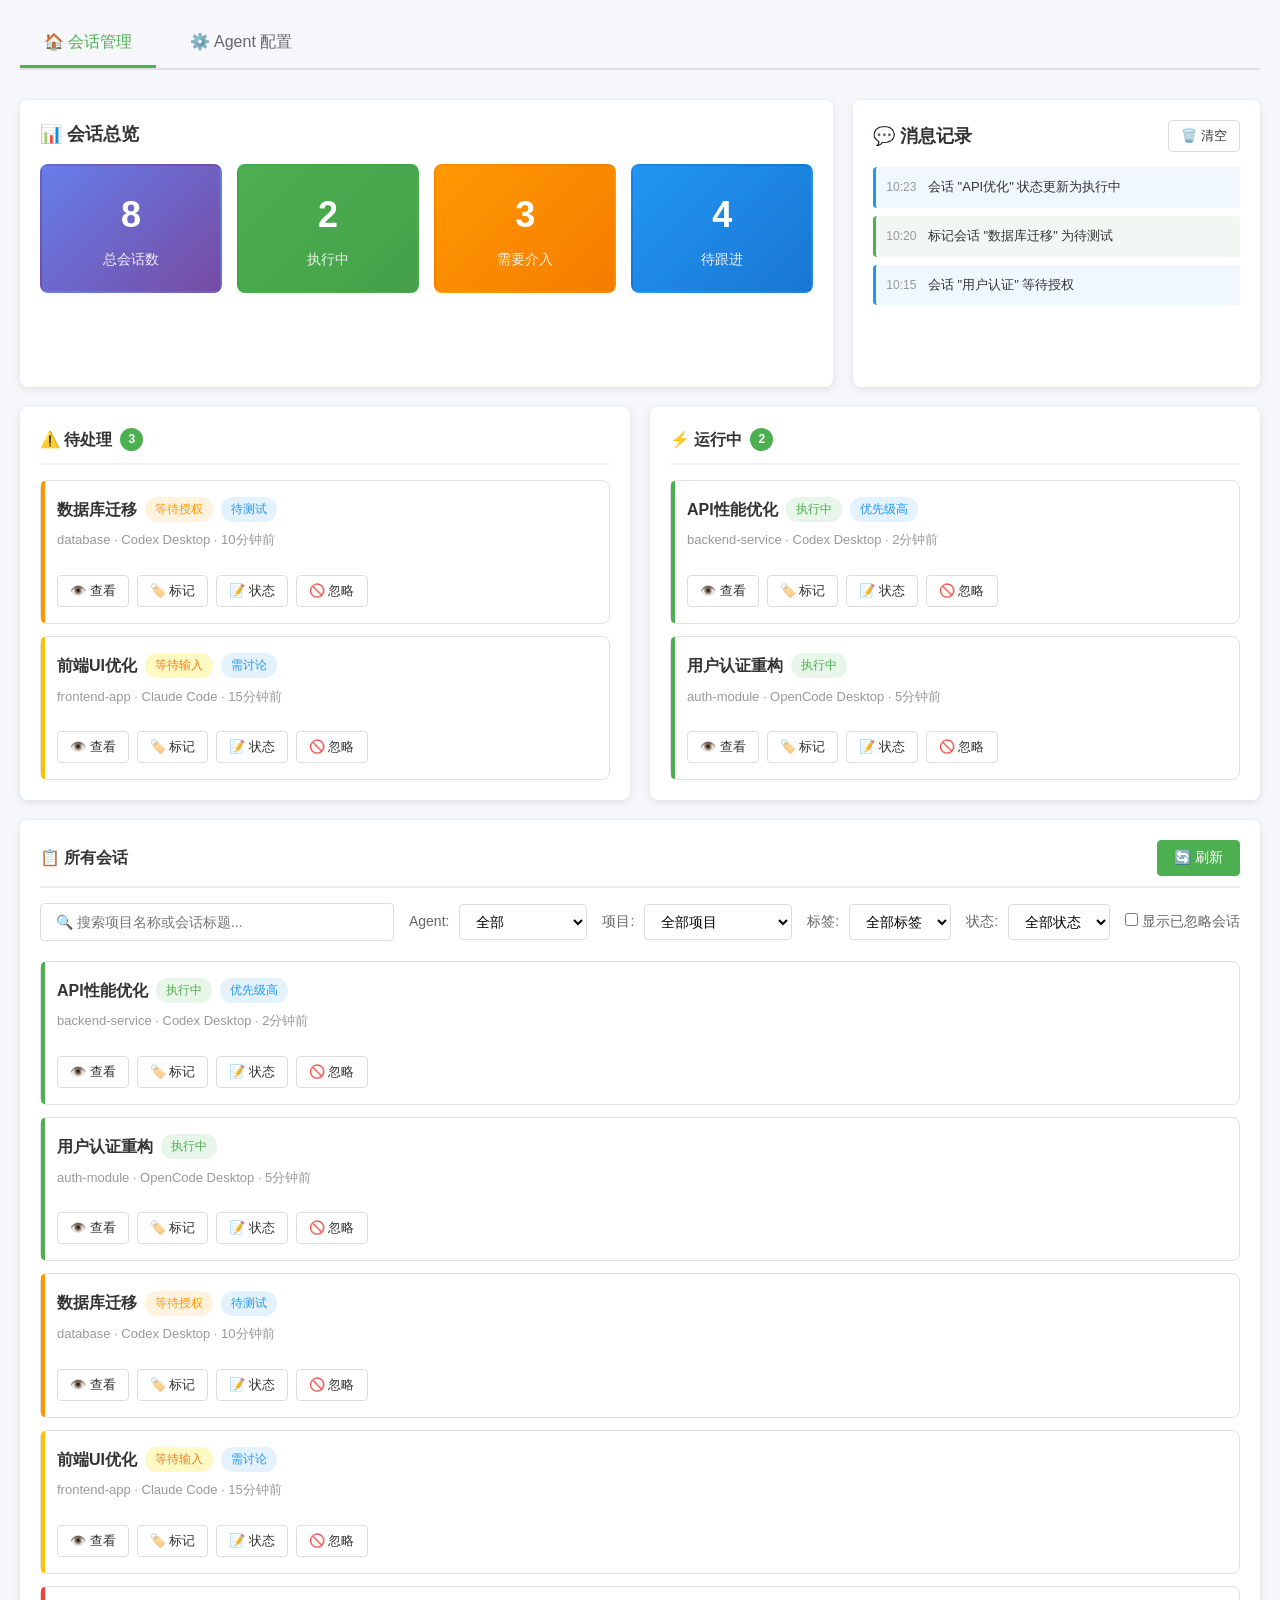
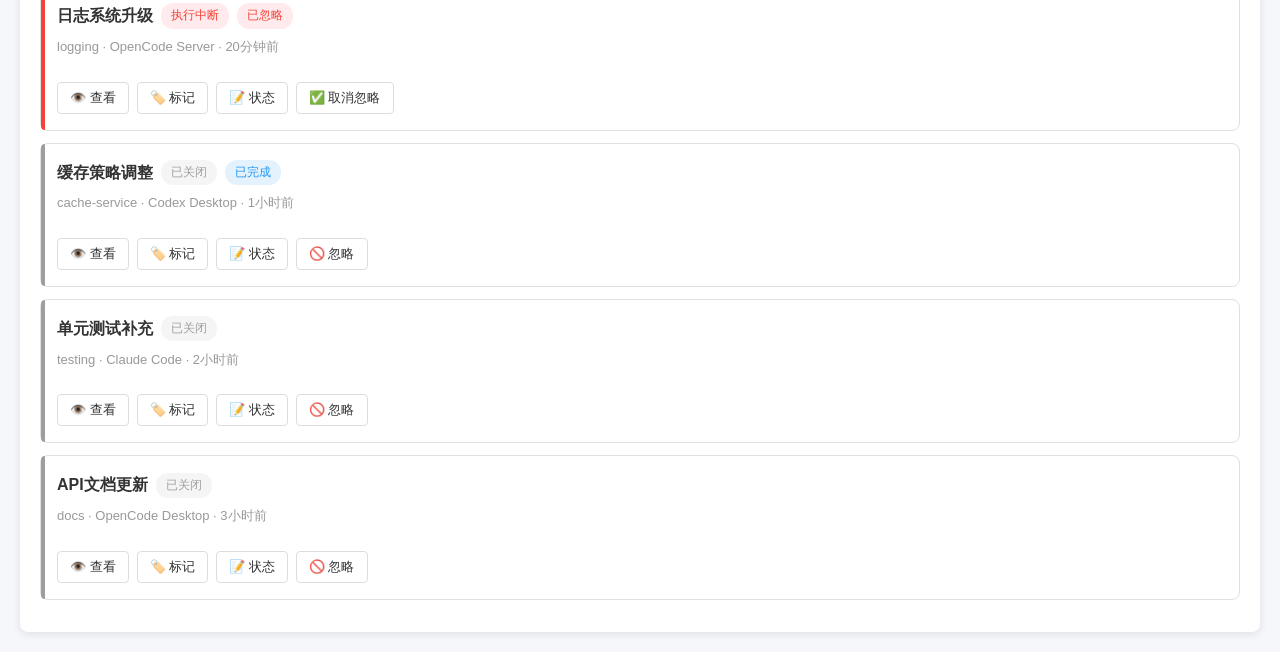
==== commit a91ef000: "优化忽略功能和消息记录系统 主要更新： - 忽略功能优化：   * 已忽略会话默认隐藏，不在列表中显示   * 添加显示已忽略会话复选框，勾选后才显示已忽略会话   * 移除忽略状态下拉筛选器，改为更" ====
--- a/docs/prototypes/agenthub-prototype.html
+++ b/docs/prototypes/agenthub-prototype.html
@@ -239,6 +239,16 @@
 
         .message-item.error {
             border-left-color: #f44336;
+        }
+
+        .message-item.user-action {
+            border-left-color: #4CAF50;
+            background: #f1f8f4;
+        }
+
+        .message-item.session-event {
+            border-left-color: #2196F3;
+            background: #f0f7ff;
         }
 
         .message-time {
@@ -737,19 +747,19 @@
                 <!-- 消息记录 -->
                 <div class="message-panel">
                     <div class="message-header">
-                        <div class="message-title">📝 操作记录</div>
+                        <div class="message-title">💬 消息记录</div>
                         <button class="btn btn-small" onclick="clearMessages()">🗑️ 清空</button>
                     </div>
                     <div class="message-list" id="message-list">
-                        <div class="message-item info">
+                        <div class="message-item info session-event">
                             <span class="message-time">10:23</span>
                             <span class="message-content">会话 "API优化" 状态更新为执行中</span>
                         </div>
-                        <div class="message-item">
+                        <div class="message-item user-action">
                             <span class="message-time">10:20</span>
                             <span class="message-content">标记会话 "数据库迁移" 为待测试</span>
                         </div>
-                        <div class="message-item warning">
+                        <div class="message-item warning session-event">
                             <span class="message-time">10:15</span>
                             <span class="message-content">会话 "用户认证" 等待授权</span>
                         </div>
@@ -830,12 +840,10 @@
                         </select>
                     </div>
                     <div class="filter-group">
-                        <label>忽略:</label>
-                        <select id="ignored-filter" onchange="filterSessions()">
-                            <option value="all">全部</option>
-                            <option value="not-ignored">未忽略</option>
-                            <option value="ignored">已忽略</option>
-                        </select>
+                        <label>
+                            <input type="checkbox" id="show-ignored" onchange="filterSessions()">
+                            显示已忽略会话
+                        </label>
                     </div>
                 </div>
 
@@ -979,9 +987,9 @@
         let selectedTags = [];
         let currentSessionId = null;
         let messages = [
-            {time: '10:23', content: '会话 "API优化" 状态更新为执行中', type: 'info'},
-            {time: '10:20', content: '标记会话 "数据库迁移" 为待测试', type: 'success'},
-            {time: '10:15', content: '会话 "用户认证" 等待授权', type: 'warning'}
+            {time: '10:23', content: '会话 "API优化" 状态更新为执行中', type: 'info', source: 'session'},
+            {time: '10:20', content: '标记会话 "数据库迁移" 为待测试', type: 'success', source: 'user'},
+            {time: '10:15', content: '会话 "用户认证" 等待授权', type: 'warning', source: 'session'}
         ];
 
         // ============ 会话管理功能 ============
@@ -1081,19 +1089,21 @@
             const projectFilter = document.getElementById('project-filter').value;
             const tagFilter = document.getElementById('tag-filter').value;
             const statusFilter = document.getElementById('status-filter').value;
-            const ignoredFilter = document.getElementById('ignored-filter').value;
+            const showIgnored = document.getElementById('show-ignored').checked;
 
             let filtered = sessions.filter(s => {
+                // 默认不显示已忽略的会话，除非勾选了"显示已忽略会话"
+                if (s.ignored && !showIgnored) {
+                    return false;
+                }
+
                 const matchSearch = searchText === '' || s.title.toLowerCase().includes(searchText) || s.project.toLowerCase().includes(searchText);
                 const matchAgent = agentFilter === 'all' || s.agent === agentFilter;
                 const matchProject = projectFilter === 'all' || s.project === projectFilter;
                 const matchTag = tagFilter === 'all' || s.tags.includes(tagFilter);
                 const matchStatus = statusFilter === 'all' || s.status === statusFilter;
-                const matchIgnored = ignoredFilter === 'all' ||
-                    (ignoredFilter === 'ignored' && s.ignored) ||
-                    (ignoredFilter === 'not-ignored' && !s.ignored);
-
-                return matchSearch && matchAgent && matchProject && matchTag && matchStatus && matchIgnored;
+
+                return matchSearch && matchAgent && matchProject && matchTag && matchStatus;
             });
 
             renderSessionList('all-sessions-list', filtered);
@@ -1107,30 +1117,31 @@
             }, 500);
         }
 
-        // ============ 操作记录功能 ============
-        function addMessage(content, type = 'success') {
+        // ============ 消息记录功能 ============
+        function addMessage(content, type = 'success', source = 'user') {
             const now = new Date();
             const time = `${now.getHours().toString().padStart(2, '0')}:${now.getMinutes().toString().padStart(2, '0')}`;
-            messages.unshift({time, content, type});
+            messages.unshift({time, content, type, source});
             if (messages.length > 20) messages.pop();
             renderMessages();
         }
 
         function renderMessages() {
             const container = document.getElementById('message-list');
-            container.innerHTML = messages.map(m =>
-                `<div class="message-item ${m.type}">
+            container.innerHTML = messages.map(m => {
+                const sourceClass = m.source === 'user' ? 'user-action' : 'session-event';
+                return `<div class="message-item ${m.type} ${sourceClass}">
                     <span class="message-time">${m.time}</span>
                     <span class="message-content">${m.content}</span>
-                </div>`
-            ).join('');
+                </div>`;
+            }).join('');
         }
 
         function clearMessages() {
-            if (confirm('确定要清空所有操作记录吗？')) {
+            if (confirm('确定要清空所有消息记录吗？')) {
                 messages = [];
                 renderMessages();
-                showToast('操作记录已清空', 'success');
+                showToast('消息记录已清空', 'success');
             }
         }
 
